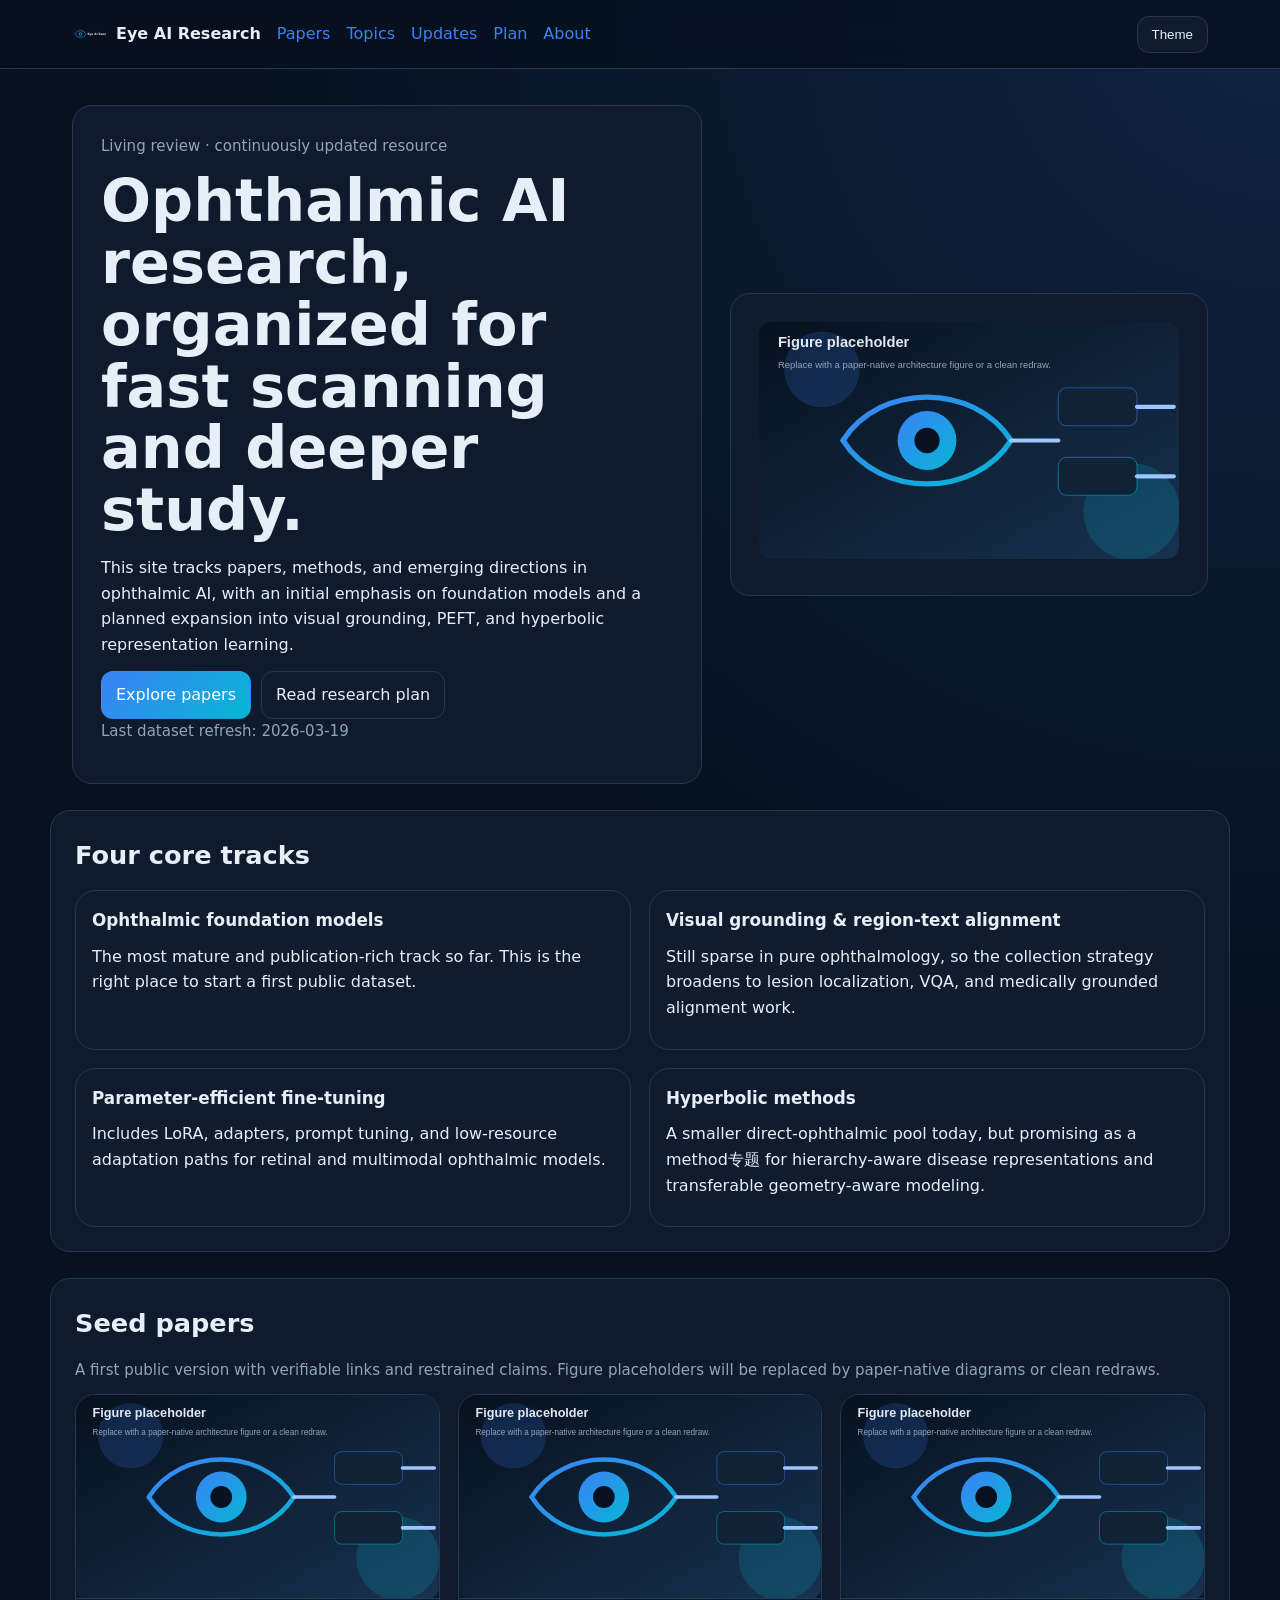
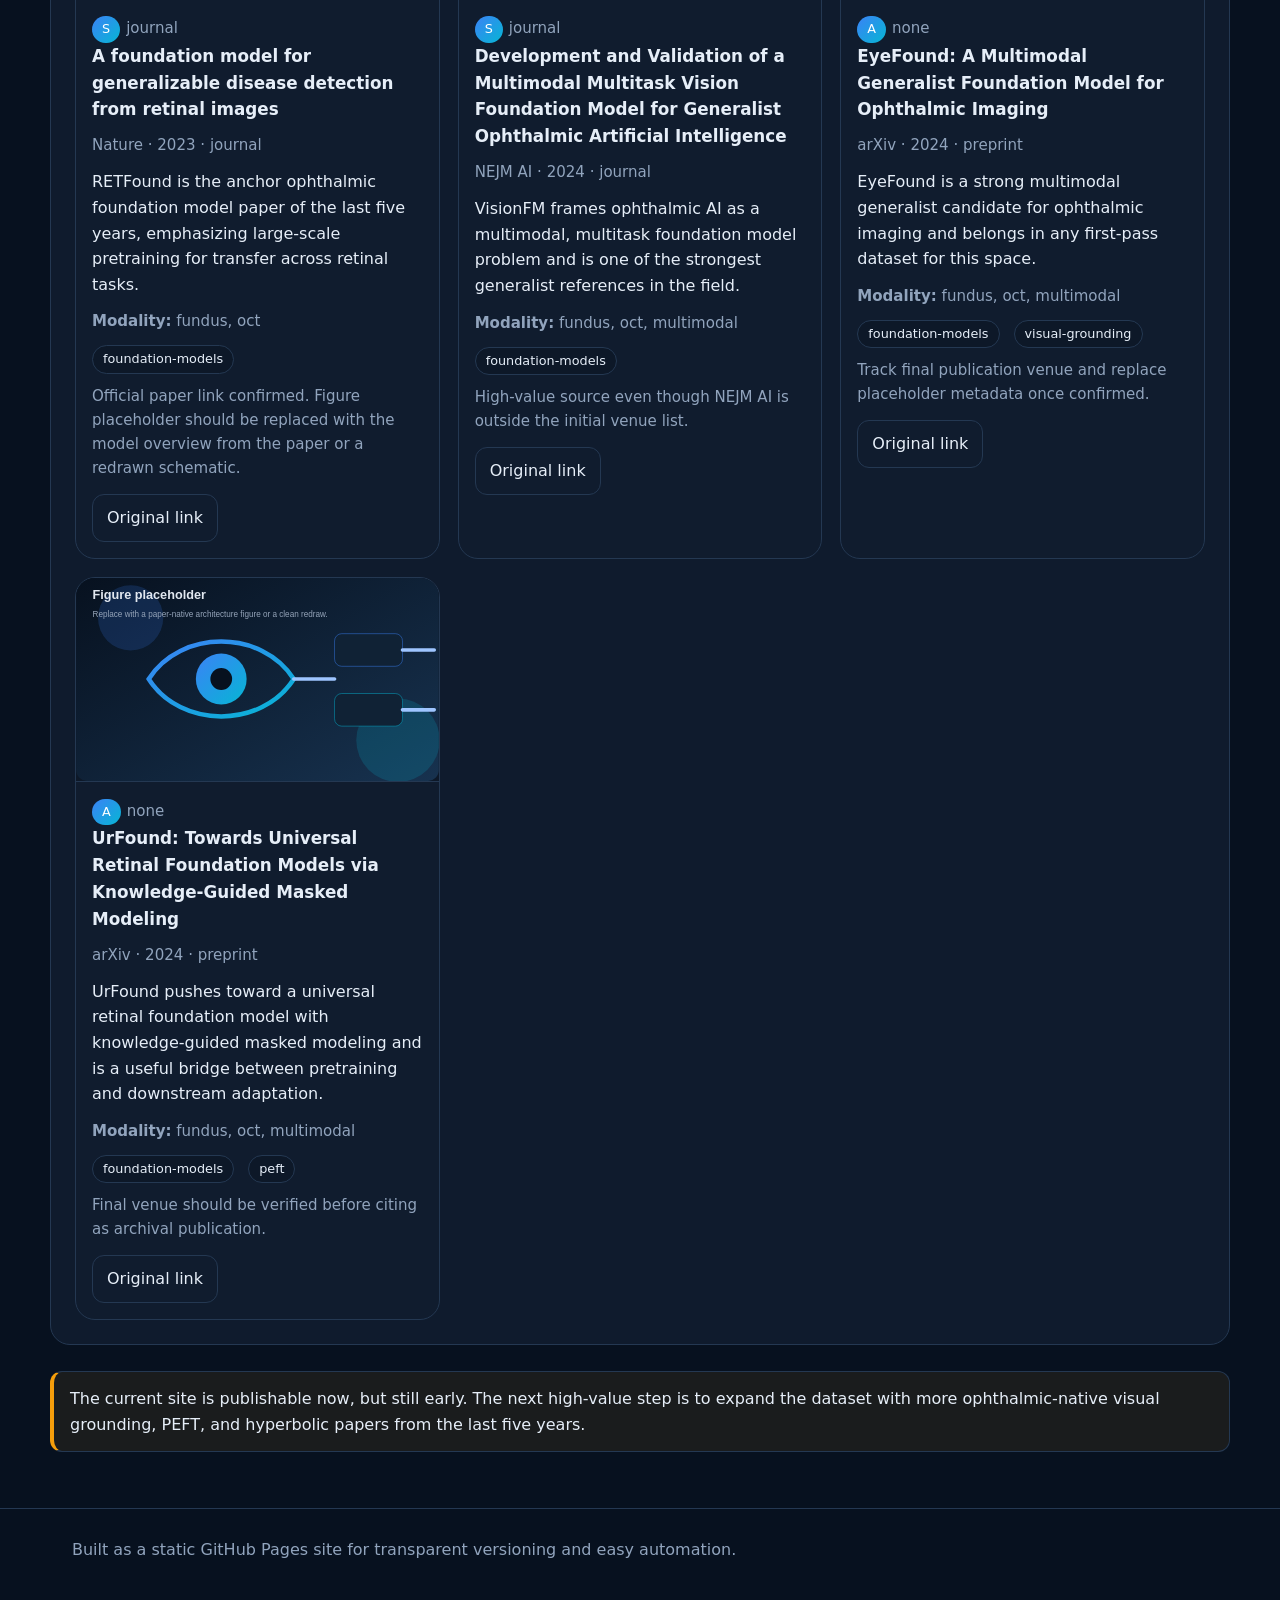
==== index.html @ b607905f "Initial Eye AI Research GitHub Pages site" ====
<!doctype html>
<html lang="en" data-theme="dark">
<head>
  <meta charset="utf-8">
  <meta name="viewport" content="width=device-width, initial-scale=1">
  <title>Eye AI Research</title>
  <meta name="description" content="A living review website for ophthalmic AI research across foundation models, visual grounding, PEFT, and hyperbolic methods.">
  <link rel="icon" href="assets/images/logo.svg" type="image/svg+xml">
  <link rel="stylesheet" href="assets/css/style.css">
</head>
<body>
<header>
  <div class="container">
    <nav>
      <a class="brand" href="index.html"><img src="assets/images/logo.svg" alt="Eye AI Research" width="34">Eye AI Research</a>
      <a href="papers/index.html">Papers</a>
      <a href="topics/foundation-models.html">Topics</a>
      <a href="updates/index.html">Updates</a>
      <a href="pages/research.html">Plan</a>
      <a href="pages/about.html">About</a>
      <span class="spacer"></span>
      <button class="theme-btn" data-theme-toggle type="button">Theme</button>
    </nav>
  </div>
</header>
<main>
  <div class="container hero">
    <section class="hero-card">
      <p class="small">Living review · continuously updated resource</p>
      <h1>Ophthalmic AI research, organized for fast scanning and deeper study.</h1>
      <p>This site tracks papers, methods, and emerging directions in ophthalmic AI, with an initial emphasis on foundation models and a planned expansion into visual grounding, PEFT, and hyperbolic representation learning.</p>
      <div class="actions">
        <a class="btn primary" href="papers/index.html">Explore papers</a>
        <a class="btn" href="pages/research.html">Read research plan</a>
      </div>
      <p class="small">Last dataset refresh: <span data-last-updated>—</span></p>
    </section>
    <section class="hero-card">
      <img src="assets/images/placeholder-model.svg" alt="Ophthalmic AI concept illustration">
    </section>
  </div>

  <div class="container section">
    <h2>Four core tracks</h2>
    <div class="grid grid-2">
      <div class="card"><div class="card-body"><h3>Ophthalmic foundation models</h3><p>The most mature and publication-rich track so far. This is the right place to start a first public dataset.</p></div></div>
      <div class="card"><div class="card-body"><h3>Visual grounding & region-text alignment</h3><p>Still sparse in pure ophthalmology, so the collection strategy broadens to lesion localization, VQA, and medically grounded alignment work.</p></div></div>
      <div class="card"><div class="card-body"><h3>Parameter-efficient fine-tuning</h3><p>Includes LoRA, adapters, prompt tuning, and low-resource adaptation paths for retinal and multimodal ophthalmic models.</p></div></div>
      <div class="card"><div class="card-body"><h3>Hyperbolic methods</h3><p>A smaller direct-ophthalmic pool today, but promising as a method专题 for hierarchy-aware disease representations and transferable geometry-aware modeling.</p></div></div>
    </div>
  </div>

  <div class="container section">
    <h2>Seed papers</h2>
    <p class="small">A first public version with verifiable links and restrained claims. Figure placeholders will be replaced by paper-native diagrams or clean redraws.</p>
    <div id="home-highlights" class="paper-grid js-data-error"></div>
  </div>

  <div class="container section notice">
    The current site is publishable now, but still early. The next high-value step is to expand the dataset with more ophthalmic-native visual grounding, PEFT, and hyperbolic papers from the last five years.
  </div>
</main>
<footer>
  <div class="container">Built as a static GitHub Pages site for transparent versioning and easy automation.</div>
</footer>
<script src="assets/js/site.js" defer></script>
</body>
</html>
---- assets/css/style.css ----
:root {
  --bg: #07111f;
  --bg-soft: #0d1828;
  --card: #101c2e;
  --text: #e6eef8;
  --muted: #91a4bd;
  --border: #243852;
  --blue: #3b82f6;
  --cyan: #06b6d4;
  --gold: #f59e0b;
}
html[data-theme='light'] {
  --bg: #f7fbff;
  --bg-soft: #edf4fb;
  --card: #ffffff;
  --text: #102036;
  --muted: #58718c;
  --border: #d8e3ef;
}
* { box-sizing: border-box; }
body {
  margin: 0;
  font-family: Inter, ui-sans-serif, system-ui, -apple-system, BlinkMacSystemFont, "Segoe UI", sans-serif;
  background: radial-gradient(circle at top right, rgba(59,130,246,.16), transparent 30%), var(--bg);
  color: var(--text);
  line-height: 1.6;
}
a { color: var(--blue); text-decoration: none; }
a:hover { text-decoration: underline; }
img { max-width: 100%; }
.container { max-width: 1180px; margin: 0 auto; padding: 0 22px; }
header {
  position: sticky; top: 0; z-index: 20;
  backdrop-filter: blur(12px);
  background: color-mix(in srgb, var(--bg) 82%, transparent);
  border-bottom: 1px solid var(--border);
}
nav { display: flex; align-items: center; gap: 16px; min-height: 68px; flex-wrap: wrap; }
.brand { display: inline-flex; align-items: center; gap: 10px; font-weight: 700; color: var(--text); }
.spacer { flex: 1; }
.theme-btn, .btn {
  border: 1px solid var(--border);
  background: var(--card);
  color: var(--text);
  border-radius: 12px;
  padding: 10px 14px;
  cursor: pointer;
  display: inline-flex;
  align-items: center;
  gap: 8px;
}
.btn.primary { background: linear-gradient(135deg, var(--blue), var(--cyan)); border-color: transparent; color: white; }
main { padding: 36px 0 56px; }
.hero {
  display: grid;
  grid-template-columns: 1.25fr 0.95fr;
  gap: 28px;
  align-items: center;
}
.hero-card, .section, .card {
  background: color-mix(in srgb, var(--card) 94%, transparent);
  border: 1px solid var(--border);
  border-radius: 20px;
}
.hero-card { padding: 28px; }
.section { padding: 24px; margin-top: 26px; }
.grid { display: grid; gap: 18px; }
.grid-2 { grid-template-columns: repeat(2, minmax(0,1fr)); }
.grid-3 { grid-template-columns: repeat(3, minmax(0,1fr)); }
.paper-grid { display: grid; grid-template-columns: repeat(auto-fit, minmax(280px, 1fr)); gap: 18px; }
.card { overflow: hidden; }
.card-body { padding: 16px; }
.card-media { aspect-ratio: 16 / 9; background: var(--bg-soft); border-bottom: 1px solid var(--border); }
.card-media img { width: 100%; height: 100%; object-fit: cover; display: block; }
h1 { font-size: clamp(2rem, 4.6vw, 3.8rem); line-height: 1.05; margin: 0 0 14px; }
h2 { margin: 0 0 14px; font-size: 1.6rem; }
h3 { margin: 0 0 10px; font-size: 1.05rem; }
p { margin: 0 0 12px; }
.small { font-size: .94rem; color: var(--muted); }
.muted { color: var(--muted); }
.badge, .flag {
  display: inline-flex; align-items: center; justify-content: center;
  padding: 3px 10px; border-radius: 999px; font-size: .8rem; margin-right: 6px;
}
.badge { border: 1px solid var(--border); background: var(--bg-soft); }
.flag { background: linear-gradient(135deg, var(--blue), var(--cyan)); color: white; }
.tags { display: flex; gap: 8px; flex-wrap: wrap; margin: 8px 0 10px; }
.actions { display: flex; gap: 10px; flex-wrap: wrap; margin-top: 14px; }
.meta-list { display: grid; grid-template-columns: repeat(2, minmax(0,1fr)); gap: 12px; }
.filters {
  display: grid;
  grid-template-columns: 1.2fr repeat(4, minmax(0, 1fr));
  gap: 12px;
  margin-bottom: 14px;
}
input, select {
  width: 100%; padding: 10px 12px; border-radius: 12px; border: 1px solid var(--border);
  background: var(--card); color: var(--text);
}
.results-meta { margin-bottom: 12px; color: var(--muted); }
.topic-hero { display: grid; grid-template-columns: 1.1fr .9fr; gap: 20px; align-items: center; }
.notice {
  padding: 14px 16px; border-left: 4px solid var(--gold); background: rgba(245,158,11,.08); border-radius: 12px;
}
footer { border-top: 1px solid var(--border); color: var(--muted); padding: 28px 0 44px; }
code { background: var(--bg-soft); border: 1px solid var(--border); padding: 2px 6px; border-radius: 8px; }
@media (max-width: 920px) {
  .hero, .topic-hero, .grid-2, .grid-3, .filters { grid-template-columns: 1fr; }
}
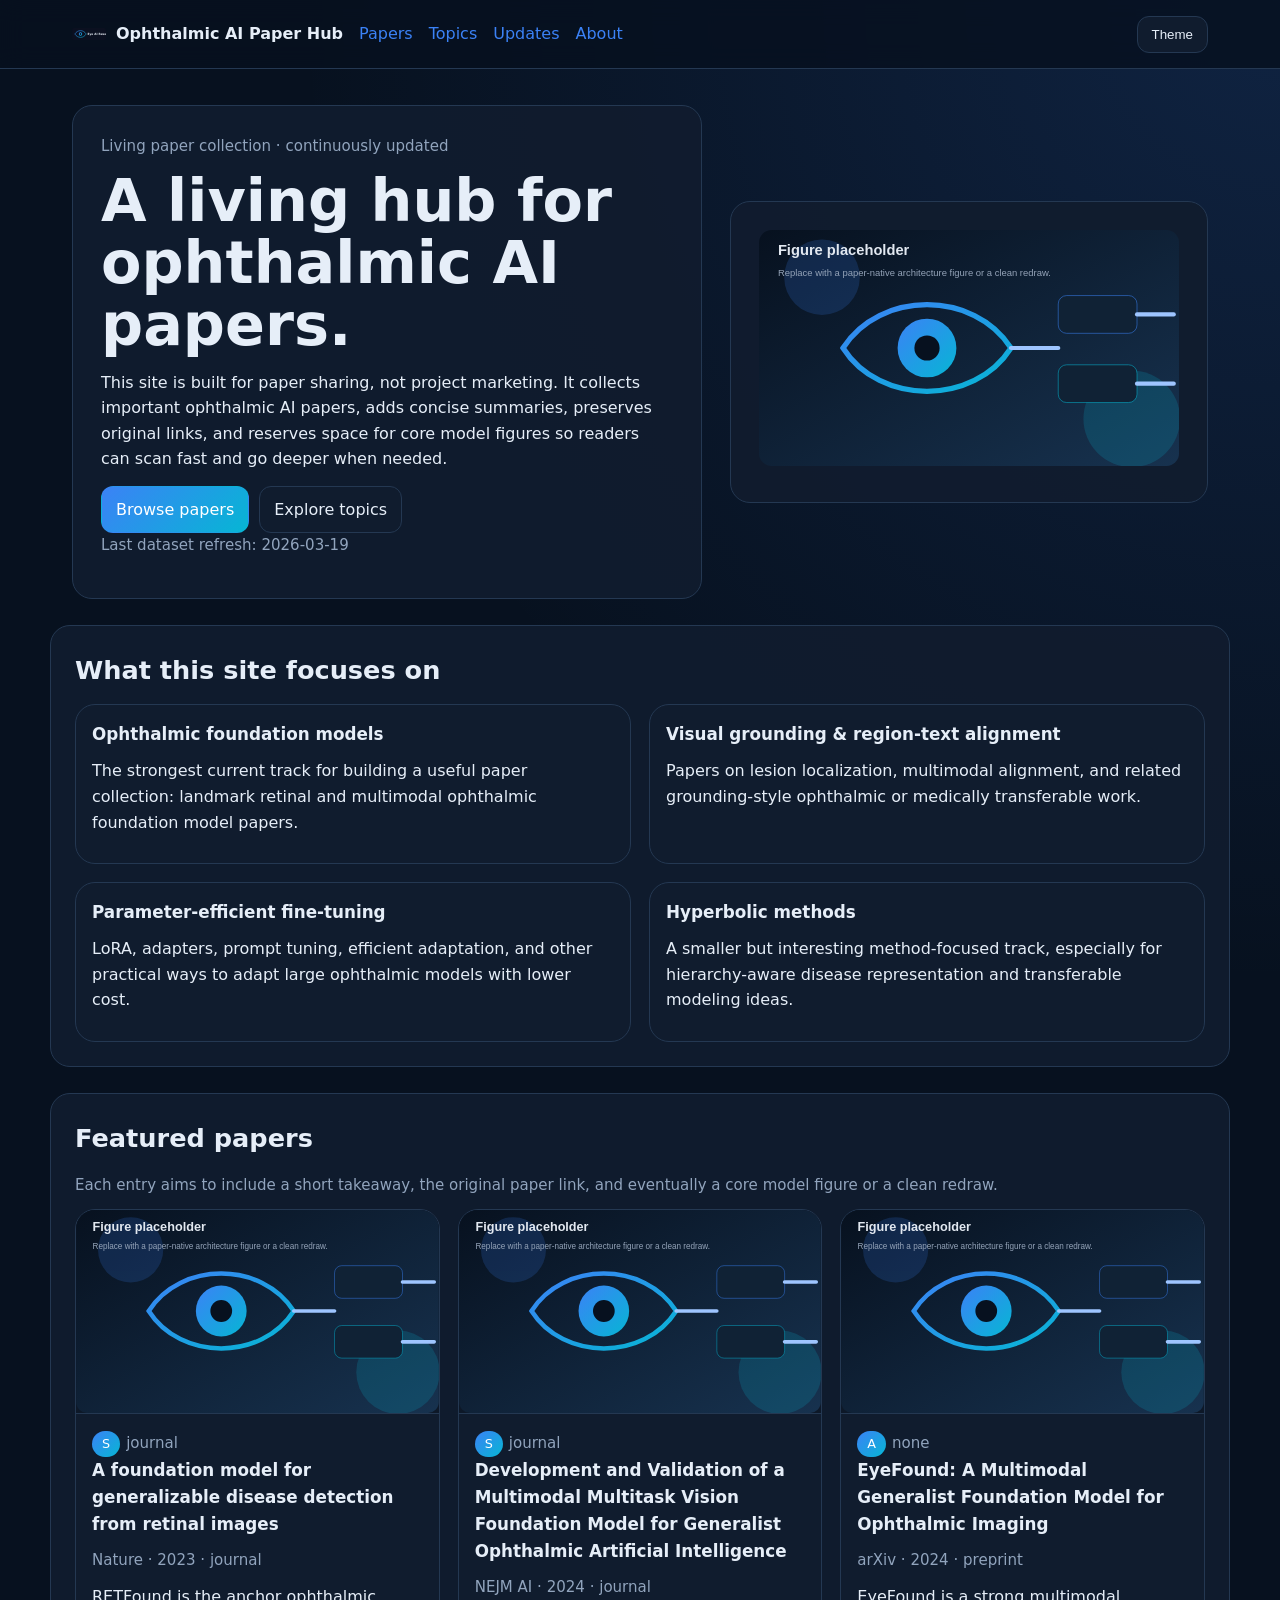
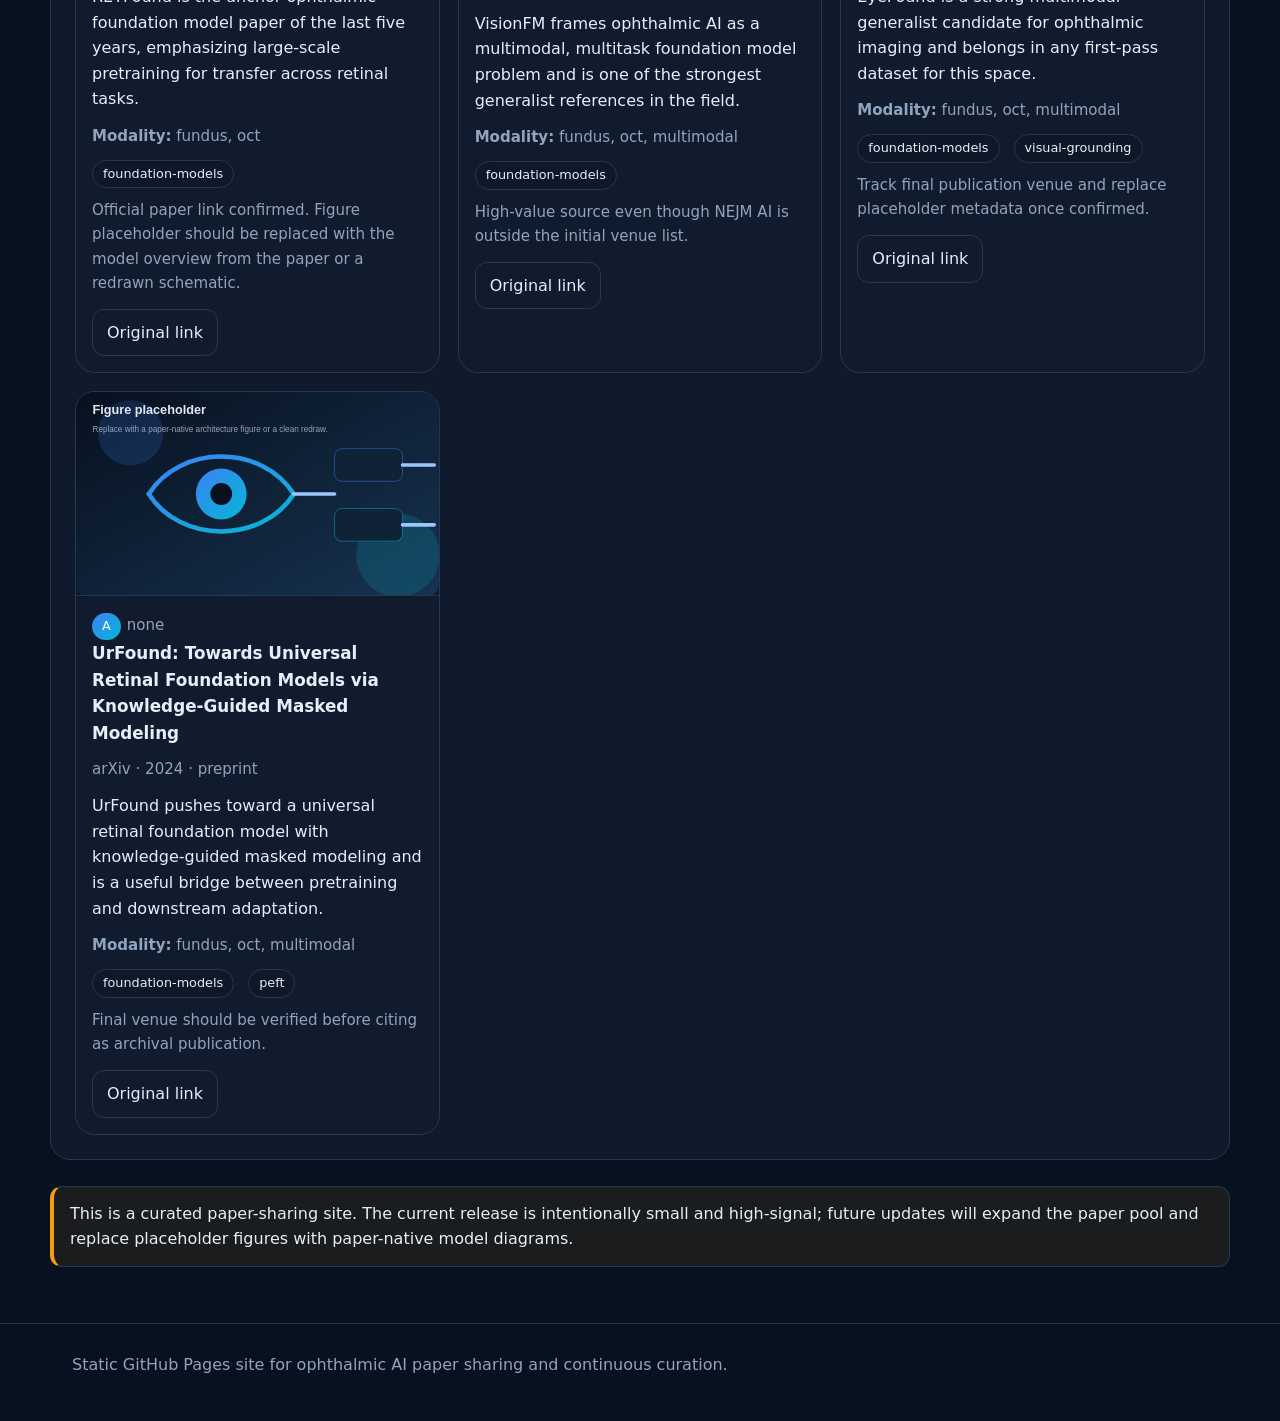
==== commit b5b42667: "Refocus site as paper-sharing hub" ====
--- a/index.html
+++ b/index.html
@@ -3,8 +3,8 @@
 <head>
   <meta charset="utf-8">
   <meta name="viewport" content="width=device-width, initial-scale=1">
-  <title>Eye AI Research</title>
-  <meta name="description" content="A living review website for ophthalmic AI research across foundation models, visual grounding, PEFT, and hyperbolic methods.">
+  <title>Ophthalmic AI Paper Hub</title>
+  <meta name="description" content="A living paper-sharing hub for ophthalmic AI: curated papers, concise summaries, original links, and model figures.">
   <link rel="icon" href="assets/images/logo.svg" type="image/svg+xml">
   <link rel="stylesheet" href="assets/css/style.css">
 </head>
@@ -12,11 +12,10 @@
 <header>
   <div class="container">
     <nav>
-      <a class="brand" href="index.html"><img src="assets/images/logo.svg" alt="Eye AI Research" width="34">Eye AI Research</a>
+      <a class="brand" href="index.html"><img src="assets/images/logo.svg" alt="Ophthalmic AI Paper Hub" width="34">Ophthalmic AI Paper Hub</a>
       <a href="papers/index.html">Papers</a>
       <a href="topics/foundation-models.html">Topics</a>
       <a href="updates/index.html">Updates</a>
-      <a href="pages/research.html">Plan</a>
       <a href="pages/about.html">About</a>
       <span class="spacer"></span>
       <button class="theme-btn" data-theme-toggle type="button">Theme</button>
@@ -26,42 +25,42 @@
 <main>
   <div class="container hero">
     <section class="hero-card">
-      <p class="small">Living review · continuously updated resource</p>
-      <h1>Ophthalmic AI research, organized for fast scanning and deeper study.</h1>
-      <p>This site tracks papers, methods, and emerging directions in ophthalmic AI, with an initial emphasis on foundation models and a planned expansion into visual grounding, PEFT, and hyperbolic representation learning.</p>
+      <p class="small">Living paper collection · continuously updated</p>
+      <h1>A living hub for ophthalmic AI papers.</h1>
+      <p>This site is built for paper sharing, not project marketing. It collects important ophthalmic AI papers, adds concise summaries, preserves original links, and reserves space for core model figures so readers can scan fast and go deeper when needed.</p>
       <div class="actions">
-        <a class="btn primary" href="papers/index.html">Explore papers</a>
-        <a class="btn" href="pages/research.html">Read research plan</a>
+        <a class="btn primary" href="papers/index.html">Browse papers</a>
+        <a class="btn" href="topics/foundation-models.html">Explore topics</a>
       </div>
       <p class="small">Last dataset refresh: <span data-last-updated>—</span></p>
     </section>
     <section class="hero-card">
-      <img src="assets/images/placeholder-model.svg" alt="Ophthalmic AI concept illustration">
+      <img src="assets/images/placeholder-model.svg" alt="Ophthalmic AI paper hub illustration">
     </section>
   </div>
 
   <div class="container section">
-    <h2>Four core tracks</h2>
+    <h2>What this site focuses on</h2>
     <div class="grid grid-2">
-      <div class="card"><div class="card-body"><h3>Ophthalmic foundation models</h3><p>The most mature and publication-rich track so far. This is the right place to start a first public dataset.</p></div></div>
-      <div class="card"><div class="card-body"><h3>Visual grounding & region-text alignment</h3><p>Still sparse in pure ophthalmology, so the collection strategy broadens to lesion localization, VQA, and medically grounded alignment work.</p></div></div>
-      <div class="card"><div class="card-body"><h3>Parameter-efficient fine-tuning</h3><p>Includes LoRA, adapters, prompt tuning, and low-resource adaptation paths for retinal and multimodal ophthalmic models.</p></div></div>
-      <div class="card"><div class="card-body"><h3>Hyperbolic methods</h3><p>A smaller direct-ophthalmic pool today, but promising as a method专题 for hierarchy-aware disease representations and transferable geometry-aware modeling.</p></div></div>
+      <div class="card"><div class="card-body"><h3>Ophthalmic foundation models</h3><p>The strongest current track for building a useful paper collection: landmark retinal and multimodal ophthalmic foundation model papers.</p></div></div>
+      <div class="card"><div class="card-body"><h3>Visual grounding & region-text alignment</h3><p>Papers on lesion localization, multimodal alignment, and related grounding-style ophthalmic or medically transferable work.</p></div></div>
+      <div class="card"><div class="card-body"><h3>Parameter-efficient fine-tuning</h3><p>LoRA, adapters, prompt tuning, efficient adaptation, and other practical ways to adapt large ophthalmic models with lower cost.</p></div></div>
+      <div class="card"><div class="card-body"><h3>Hyperbolic methods</h3><p>A smaller but interesting method-focused track, especially for hierarchy-aware disease representation and transferable modeling ideas.</p></div></div>
     </div>
   </div>
 
   <div class="container section">
-    <h2>Seed papers</h2>
-    <p class="small">A first public version with verifiable links and restrained claims. Figure placeholders will be replaced by paper-native diagrams or clean redraws.</p>
+    <h2>Featured papers</h2>
+    <p class="small">Each entry aims to include a short takeaway, the original paper link, and eventually a core model figure or a clean redraw.</p>
     <div id="home-highlights" class="paper-grid js-data-error"></div>
   </div>
 
   <div class="container section notice">
-    The current site is publishable now, but still early. The next high-value step is to expand the dataset with more ophthalmic-native visual grounding, PEFT, and hyperbolic papers from the last five years.
+    This is a curated paper-sharing site. The current release is intentionally small and high-signal; future updates will expand the paper pool and replace placeholder figures with paper-native model diagrams.
   </div>
 </main>
 <footer>
-  <div class="container">Built as a static GitHub Pages site for transparent versioning and easy automation.</div>
+  <div class="container">Static GitHub Pages site for ophthalmic AI paper sharing and continuous curation.</div>
 </footer>
 <script src="assets/js/site.js" defer></script>
 </body>
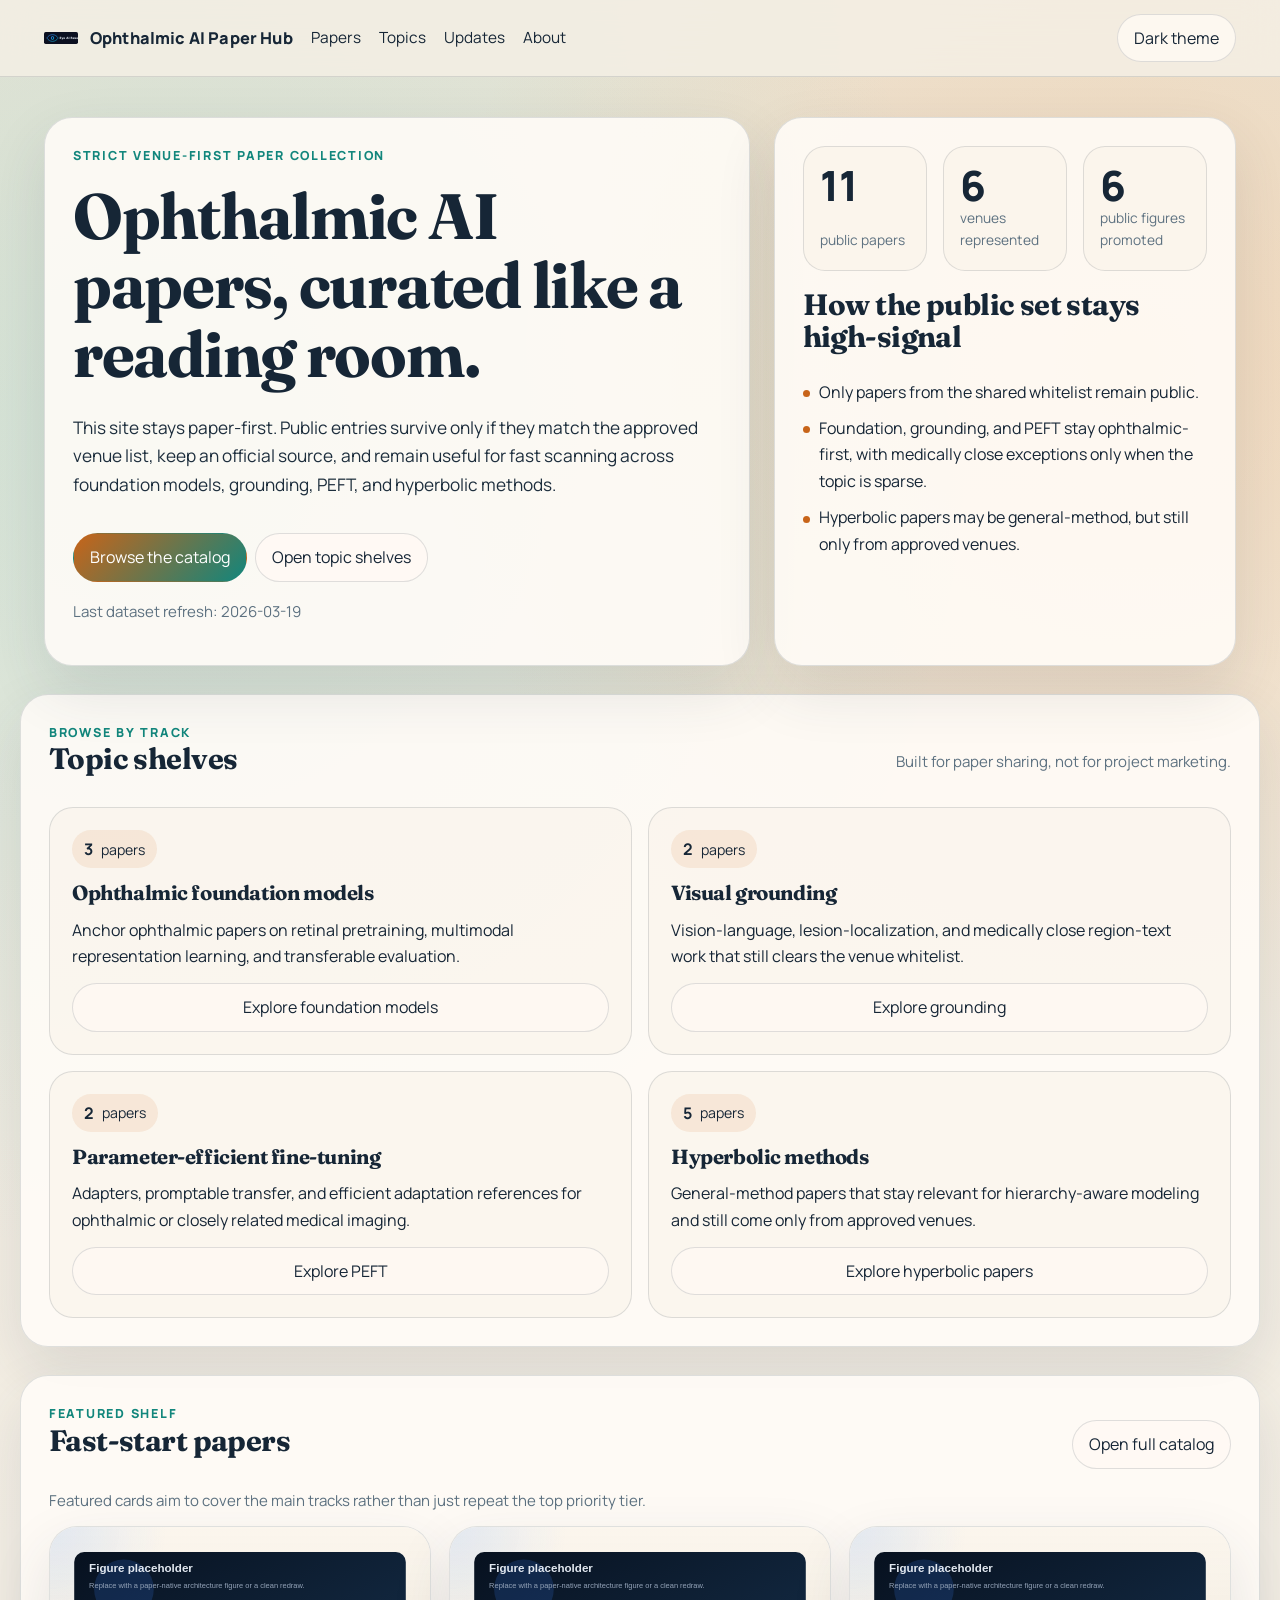
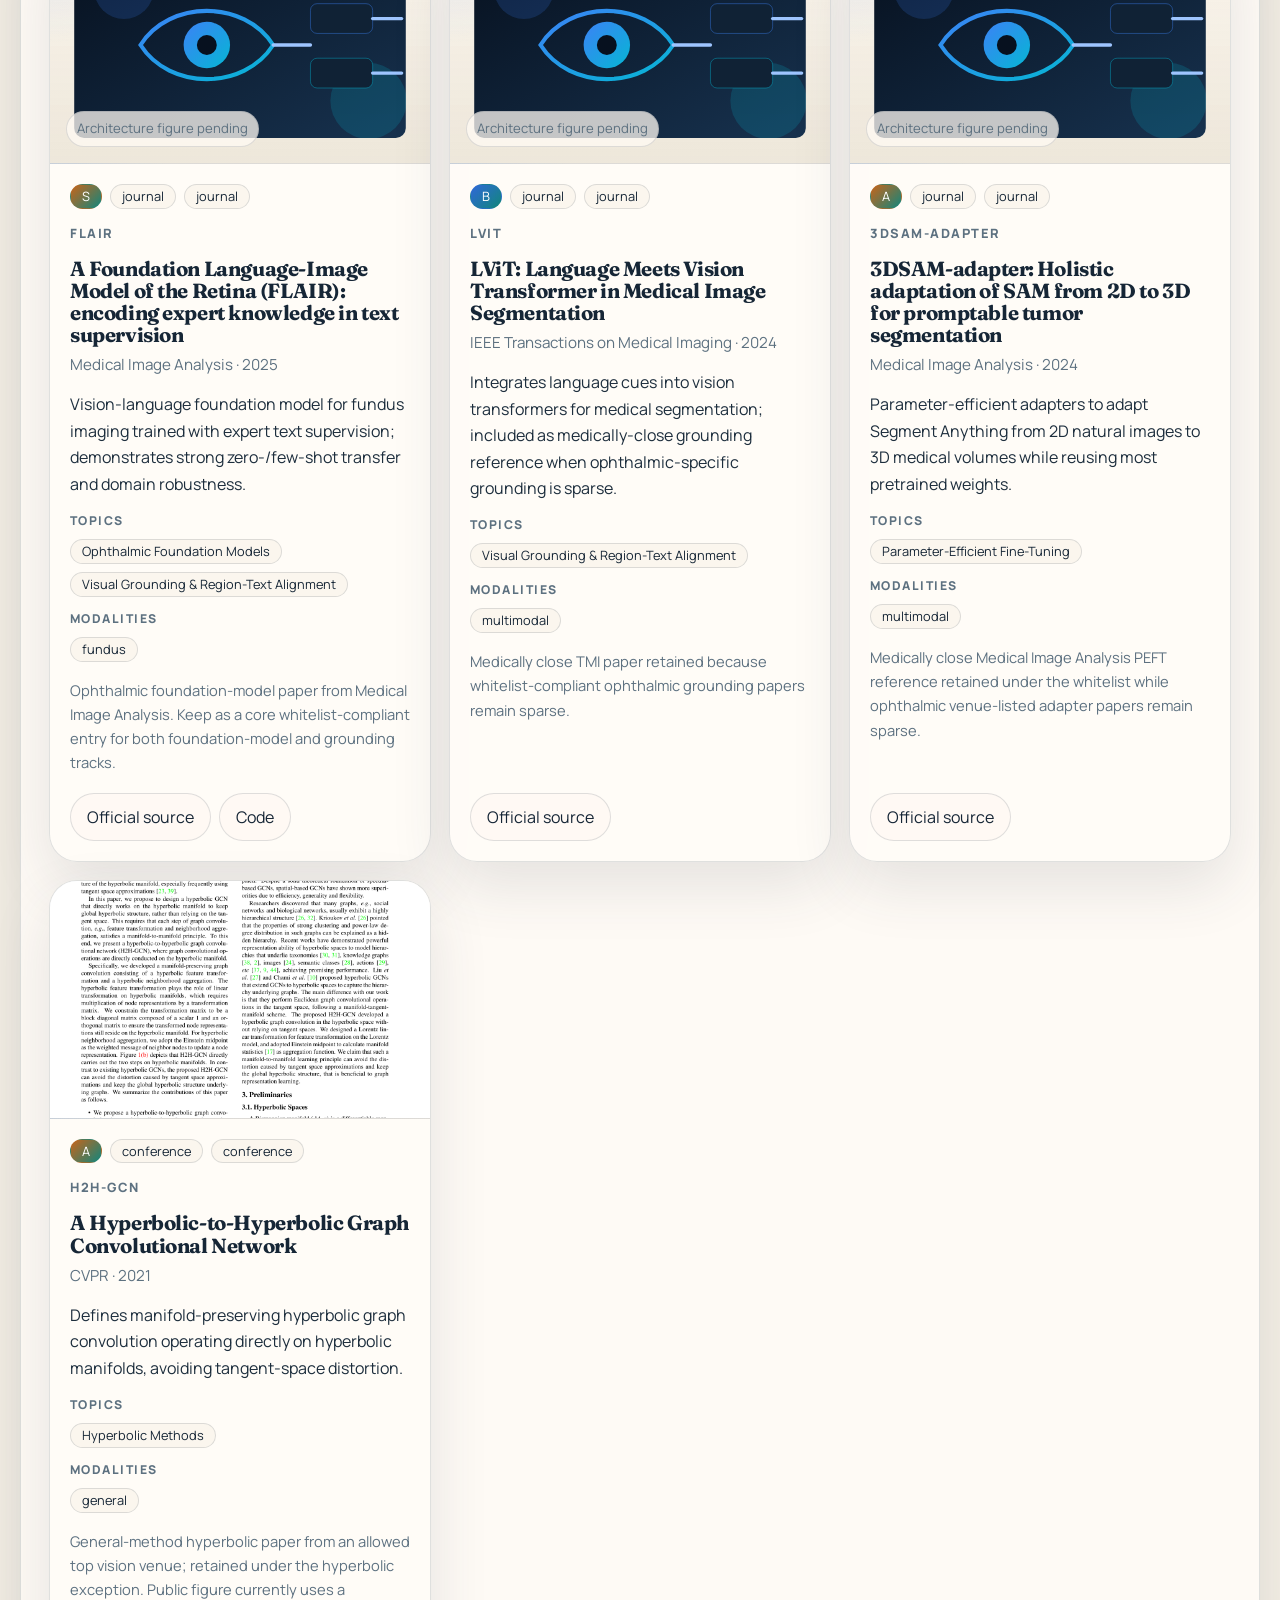
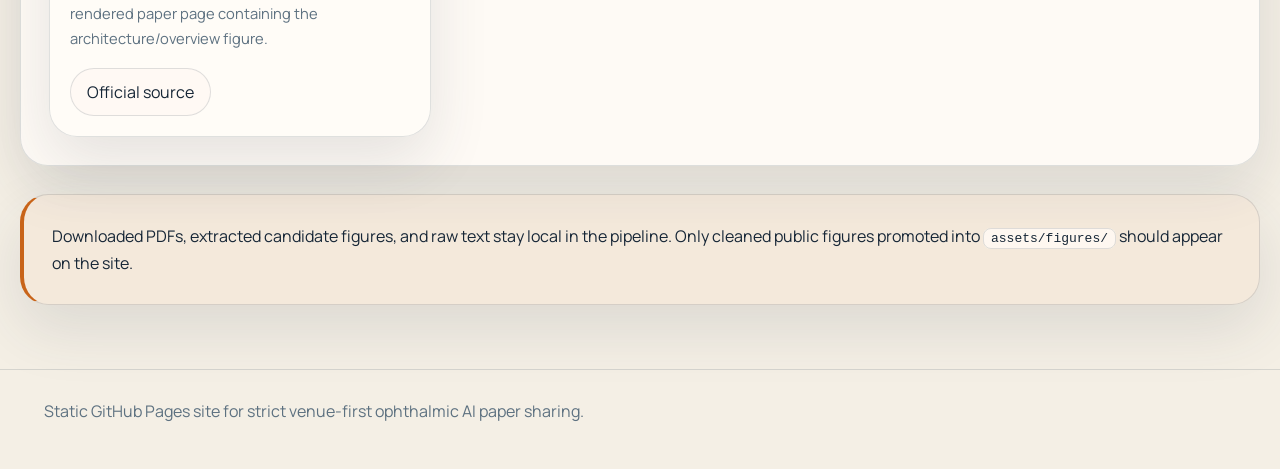
==== commit 9d1cdbfc: "Enforce strict venue library and refresh layout" ====
--- a/index.html
+++ b/index.html
@@ -4,7 +4,7 @@
   <meta charset="utf-8">
   <meta name="viewport" content="width=device-width, initial-scale=1">
   <title>Ophthalmic AI Paper Hub</title>
-  <meta name="description" content="A living paper-sharing hub for ophthalmic AI: curated papers, concise summaries, original links, and model figures.">
+  <meta name="description" content="A strict venue-first paper-sharing hub for ophthalmic AI: official sources, concise summaries, and model-figure slots.">
   <link rel="icon" href="assets/images/logo.svg" type="image/svg+xml">
   <link rel="stylesheet" href="assets/css/style.css">
 </head>
@@ -23,45 +23,111 @@
   </div>
 </header>
 <main>
-  <div class="container hero">
-    <section class="hero-card">
-      <p class="small">Living paper collection · continuously updated</p>
-      <h1>A living hub for ophthalmic AI papers.</h1>
-      <p>This site is built for paper sharing, not project marketing. It collects important ophthalmic AI papers, adds concise summaries, preserves original links, and reserves space for core model figures so readers can scan fast and go deeper when needed.</p>
-      <div class="actions">
-        <a class="btn primary" href="papers/index.html">Browse papers</a>
-        <a class="btn" href="topics/foundation-models.html">Explore topics</a>
-      </div>
-      <p class="small">Last dataset refresh: <span data-last-updated>—</span></p>
-    </section>
-    <section class="hero-card">
-      <img src="assets/images/placeholder-model.svg" alt="Ophthalmic AI paper hub illustration">
+  <div class="container">
+    <section class="hero-shell">
+      <section class="hero-card hero-copy">
+        <div class="stack">
+          <p class="eyebrow">Strict venue-first paper collection</p>
+          <h1>Ophthalmic AI papers, curated like a reading room.</h1>
+          <p class="lead">This site stays paper-first. Public entries survive only if they match the approved venue list, keep an official source, and remain useful for fast scanning across foundation models, grounding, PEFT, and hyperbolic methods.</p>
+        </div>
+        <div class="actions">
+          <a class="btn primary" href="papers/index.html">Browse the catalog</a>
+          <a class="btn" href="topics/foundation-models.html">Open topic shelves</a>
+        </div>
+        <p class="small">Last dataset refresh: <span data-last-updated>—</span></p>
+      </section>
+
+      <aside class="hero-card hero-panel">
+        <div class="metric-grid">
+          <div class="metric">
+            <span data-paper-count>—</span>
+            <small>public papers</small>
+          </div>
+          <div class="metric">
+            <span data-venue-count>—</span>
+            <small>venues represented</small>
+          </div>
+          <div class="metric">
+            <span data-figure-count>—</span>
+            <small>public figures promoted</small>
+          </div>
+        </div>
+        <div class="stack">
+          <h2>How the public set stays high-signal</h2>
+          <div class="policy-points">
+            <p>Only papers from the shared whitelist remain public.</p>
+            <p>Foundation, grounding, and PEFT stay ophthalmic-first, with medically close exceptions only when the topic is sparse.</p>
+            <p>Hyperbolic papers may be general-method, but still only from approved venues.</p>
+          </div>
+        </div>
+      </aside>
     </section>
   </div>
 
   <div class="container section">
-    <h2>What this site focuses on</h2>
-    <div class="grid grid-2">
-      <div class="card"><div class="card-body"><h3>Ophthalmic foundation models</h3><p>The strongest current track for building a useful paper collection: landmark retinal and multimodal ophthalmic foundation model papers.</p></div></div>
-      <div class="card"><div class="card-body"><h3>Visual grounding & region-text alignment</h3><p>Papers on lesion localization, multimodal alignment, and related grounding-style ophthalmic or medically transferable work.</p></div></div>
-      <div class="card"><div class="card-body"><h3>Parameter-efficient fine-tuning</h3><p>LoRA, adapters, prompt tuning, efficient adaptation, and other practical ways to adapt large ophthalmic models with lower cost.</p></div></div>
-      <div class="card"><div class="card-body"><h3>Hyperbolic methods</h3><p>A smaller but interesting method-focused track, especially for hierarchy-aware disease representation and transferable modeling ideas.</p></div></div>
+    <div class="section-head">
+      <div>
+        <p class="eyebrow">Browse by track</p>
+        <h2>Topic shelves</h2>
+      </div>
+      <p class="small">Built for paper sharing, not for project marketing.</p>
+    </div>
+    <div class="grid topic-shelf">
+      <article class="topic-tile">
+        <div class="topic-stat"><strong data-topic-stat="foundation-models">0</strong> papers</div>
+        <div>
+          <h3>Ophthalmic foundation models</h3>
+          <p>Anchor ophthalmic papers on retinal pretraining, multimodal representation learning, and transferable evaluation.</p>
+        </div>
+        <a class="btn" href="topics/foundation-models.html">Explore foundation models</a>
+      </article>
+      <article class="topic-tile">
+        <div class="topic-stat"><strong data-topic-stat="visual-grounding">0</strong> papers</div>
+        <div>
+          <h3>Visual grounding</h3>
+          <p>Vision-language, lesion-localization, and medically close region-text work that still clears the venue whitelist.</p>
+        </div>
+        <a class="btn" href="topics/visual-grounding.html">Explore grounding</a>
+      </article>
+      <article class="topic-tile">
+        <div class="topic-stat"><strong data-topic-stat="peft">0</strong> papers</div>
+        <div>
+          <h3>Parameter-efficient fine-tuning</h3>
+          <p>Adapters, promptable transfer, and efficient adaptation references for ophthalmic or closely related medical imaging.</p>
+        </div>
+        <a class="btn" href="topics/peft.html">Explore PEFT</a>
+      </article>
+      <article class="topic-tile">
+        <div class="topic-stat"><strong data-topic-stat="hyperbolic">0</strong> papers</div>
+        <div>
+          <h3>Hyperbolic methods</h3>
+          <p>General-method papers that stay relevant for hierarchy-aware modeling and still come only from approved venues.</p>
+        </div>
+        <a class="btn" href="topics/hyperbolic.html">Explore hyperbolic papers</a>
+      </article>
     </div>
   </div>
 
   <div class="container section">
-    <h2>Featured papers</h2>
-    <p class="small">Each entry aims to include a short takeaway, the original paper link, and eventually a core model figure or a clean redraw.</p>
-    <div id="home-highlights" class="paper-grid js-data-error"></div>
+    <div class="section-head">
+      <div>
+        <p class="eyebrow">Featured shelf</p>
+        <h2>Fast-start papers</h2>
+      </div>
+      <a class="btn" href="papers/index.html">Open full catalog</a>
+    </div>
+    <p class="small">Featured cards aim to cover the main tracks rather than just repeat the top priority tier.</p>
+    <div id="home-highlights" class="paper-grid paper-grid-featured js-data-error"></div>
   </div>
 
-  <div class="container section notice">
-    This is a curated paper-sharing site. The current release is intentionally small and high-signal; future updates will expand the paper pool and replace placeholder figures with paper-native model diagrams.
+  <div class="container section note-panel">
+    Downloaded PDFs, extracted candidate figures, and raw text stay local in the pipeline. Only cleaned public figures promoted into <code>assets/figures/</code> should appear on the site.
   </div>
 </main>
 <footer>
-  <div class="container">Static GitHub Pages site for ophthalmic AI paper sharing and continuous curation.</div>
+  <div class="container">Static GitHub Pages site for strict venue-first ophthalmic AI paper sharing.</div>
 </footer>
 <script src="assets/js/site.js" defer></script>
 </body>
-</html>+</html>
--- a/assets/css/style.css
+++ b/assets/css/style.css
@@ -1,109 +1,697 @@
+@import url("https://fonts.googleapis.com/css2?family=Fraunces:opsz,wght@9..144,600;700&family=Manrope:wght@400;500;600;700;800&display=swap");
+
 :root {
-  --bg: #07111f;
-  --bg-soft: #0d1828;
-  --card: #101c2e;
-  --text: #e6eef8;
-  --muted: #91a4bd;
-  --border: #243852;
-  --blue: #3b82f6;
-  --cyan: #06b6d4;
-  --gold: #f59e0b;
-}
+  --bg: #07131c;
+  --bg-alt: #0d1f2c;
+  --surface: rgba(14, 29, 40, 0.9);
+  --surface-strong: rgba(17, 36, 50, 0.96);
+  --surface-soft: rgba(21, 43, 58, 0.78);
+  --text: #edf4f8;
+  --muted: #98acba;
+  --border: rgba(166, 190, 206, 0.18);
+  --accent: #ff9d42;
+  --accent-soft: rgba(255, 157, 66, 0.14);
+  --teal: #4bc7bc;
+  --blue: #6ea8ff;
+  --shadow: 0 24px 60px rgba(3, 9, 16, 0.28);
+  --shadow-soft: 0 10px 30px rgba(3, 9, 16, 0.16);
+}
+
 html[data-theme='light'] {
-  --bg: #f7fbff;
-  --bg-soft: #edf4fb;
-  --card: #ffffff;
-  --text: #102036;
-  --muted: #58718c;
-  --border: #d8e3ef;
-}
-* { box-sizing: border-box; }
+  --bg: #f4efe5;
+  --bg-alt: #ebe4d6;
+  --surface: rgba(255, 250, 244, 0.92);
+  --surface-strong: rgba(255, 252, 247, 0.96);
+  --surface-soft: rgba(250, 244, 234, 0.82);
+  --text: #162636;
+  --muted: #5d7180;
+  --border: rgba(30, 51, 70, 0.14);
+  --accent: #c86419;
+  --accent-soft: rgba(200, 100, 25, 0.1);
+  --teal: #12867c;
+  --blue: #2f68d8;
+  --shadow: 0 24px 60px rgba(49, 61, 74, 0.12);
+  --shadow-soft: 0 10px 30px rgba(49, 61, 74, 0.08);
+}
+
+* {
+  box-sizing: border-box;
+}
+
+html {
+  scroll-behavior: smooth;
+}
+
 body {
   margin: 0;
-  font-family: Inter, ui-sans-serif, system-ui, -apple-system, BlinkMacSystemFont, "Segoe UI", sans-serif;
-  background: radial-gradient(circle at top right, rgba(59,130,246,.16), transparent 30%), var(--bg);
+  position: relative;
+  font-family: "Manrope", "Avenir Next", "Segoe UI", sans-serif;
+  background:
+    radial-gradient(circle at 12% 12%, rgba(75, 199, 188, 0.18), transparent 24%),
+    radial-gradient(circle at 88% 10%, rgba(255, 157, 66, 0.2), transparent 20%),
+    linear-gradient(180deg, var(--bg-alt) 0%, var(--bg) 42%, var(--bg) 100%);
   color: var(--text);
-  line-height: 1.6;
-}
-a { color: var(--blue); text-decoration: none; }
-a:hover { text-decoration: underline; }
-img { max-width: 100%; }
-.container { max-width: 1180px; margin: 0 auto; padding: 0 22px; }
+  line-height: 1.65;
+}
+
+body::before {
+  content: "";
+  position: fixed;
+  inset: 0;
+  pointer-events: none;
+  background-image:
+    linear-gradient(rgba(255, 255, 255, 0.025) 1px, transparent 1px),
+    linear-gradient(90deg, rgba(255, 255, 255, 0.025) 1px, transparent 1px);
+  background-size: 42px 42px;
+  mask-image: linear-gradient(180deg, rgba(0, 0, 0, 0.55), transparent 95%);
+  z-index: -1;
+}
+
+a {
+  color: var(--blue);
+  text-decoration: none;
+}
+
+a:hover {
+  text-decoration: underline;
+}
+
+img {
+  max-width: 100%;
+}
+
+button,
+input,
+select,
+textarea {
+  font: inherit;
+}
+
+ul {
+  margin: 0;
+  padding-left: 1.1rem;
+}
+
+li + li {
+  margin-top: 0.35rem;
+}
+
+.container {
+  max-width: 1240px;
+  margin: 0 auto;
+  padding: 0 24px;
+}
+
 header {
-  position: sticky; top: 0; z-index: 20;
-  backdrop-filter: blur(12px);
-  background: color-mix(in srgb, var(--bg) 82%, transparent);
+  position: sticky;
+  top: 0;
+  z-index: 20;
+  backdrop-filter: blur(16px);
+  background: color-mix(in srgb, var(--bg) 86%, transparent);
   border-bottom: 1px solid var(--border);
-}
-nav { display: flex; align-items: center; gap: 16px; min-height: 68px; flex-wrap: wrap; }
-.brand { display: inline-flex; align-items: center; gap: 10px; font-weight: 700; color: var(--text); }
-.spacer { flex: 1; }
-.theme-btn, .btn {
+  box-shadow: 0 1px 0 rgba(255, 255, 255, 0.03);
+}
+
+nav {
+  display: flex;
+  align-items: center;
+  gap: 18px;
+  min-height: 76px;
+  flex-wrap: wrap;
+}
+
+nav a {
+  color: var(--text);
+  font-size: 0.96rem;
+}
+
+.brand {
+  display: inline-flex;
+  align-items: center;
+  gap: 12px;
+  font-size: 1.02rem;
+  font-weight: 800;
+  letter-spacing: 0.01em;
+}
+
+.spacer {
+  flex: 1;
+}
+
+.theme-btn,
+.btn {
   border: 1px solid var(--border);
-  background: var(--card);
+  background: color-mix(in srgb, var(--surface) 92%, transparent);
   color: var(--text);
-  border-radius: 12px;
-  padding: 10px 14px;
+  border-radius: 999px;
+  padding: 10px 16px;
   cursor: pointer;
   display: inline-flex;
   align-items: center;
+  justify-content: center;
   gap: 8px;
-}
-.btn.primary { background: linear-gradient(135deg, var(--blue), var(--cyan)); border-color: transparent; color: white; }
-main { padding: 36px 0 56px; }
-.hero {
-  display: grid;
-  grid-template-columns: 1.25fr 0.95fr;
-  gap: 28px;
+  transition: transform 160ms ease, box-shadow 160ms ease, border-color 160ms ease;
+}
+
+.theme-btn:hover,
+.btn:hover {
+  text-decoration: none;
+  transform: translateY(-1px);
+  border-color: color-mix(in srgb, var(--accent) 45%, var(--border));
+  box-shadow: var(--shadow-soft);
+}
+
+.btn.primary {
+  background: linear-gradient(135deg, var(--accent), var(--teal));
+  border-color: transparent;
+  color: white;
+}
+
+main {
+  padding: 40px 0 64px;
+}
+
+.hero-shell,
+.page-banner,
+.topic-hero {
+  display: grid;
+  grid-template-columns: minmax(0, 1.45fr) minmax(300px, 0.95fr);
+  gap: 24px;
+  align-items: stretch;
+}
+
+.hero-card,
+.section,
+.card {
+  background: color-mix(in srgb, var(--surface-strong) 92%, transparent);
+  border: 1px solid var(--border);
+  border-radius: 28px;
+  box-shadow: var(--shadow);
+}
+
+.hero-card,
+.section {
+  padding: 28px;
+}
+
+.section {
+  margin-top: 28px;
+}
+
+.card {
+  overflow: hidden;
+}
+
+.card-body {
+  padding: 20px;
+}
+
+.hero-copy,
+.hero-panel,
+.page-banner-panel {
+  animation: rise-in 520ms ease both;
+}
+
+.hero-copy {
+  display: flex;
+  flex-direction: column;
+  justify-content: space-between;
+  gap: 18px;
+}
+
+.hero-panel,
+.page-banner-panel {
+  display: flex;
+  flex-direction: column;
+  gap: 18px;
+}
+
+.eyebrow {
+  margin: 0;
+  font-size: 0.78rem;
+  font-weight: 800;
+  letter-spacing: 0.14em;
+  text-transform: uppercase;
+  color: var(--teal);
+}
+
+.lead {
+  font-size: 1.08rem;
+  color: color-mix(in srgb, var(--text) 90%, var(--muted));
+  max-width: 62ch;
+}
+
+.stack {
+  display: grid;
+  gap: 14px;
+}
+
+.metric-grid,
+.meta-list,
+.grid {
+  display: grid;
+  gap: 16px;
+}
+
+.metric-grid {
+  grid-template-columns: repeat(3, minmax(0, 1fr));
+}
+
+.metric {
+  padding: 18px 16px;
+  border-radius: 22px;
+  background: color-mix(in srgb, var(--surface-soft) 84%, transparent);
+  border: 1px solid color-mix(in srgb, var(--border) 95%, transparent);
+  min-height: 106px;
+  display: flex;
+  flex-direction: column;
+  justify-content: space-between;
+}
+
+.metric strong,
+.metric span {
+  font-size: clamp(1.8rem, 4vw, 2.6rem);
+  font-weight: 800;
+  line-height: 1;
+}
+
+.metric small {
+  color: var(--muted);
+  font-size: 0.86rem;
+}
+
+.policy-points {
+  display: grid;
+  gap: 10px;
+}
+
+.policy-points p {
+  margin: 0;
+  padding-left: 16px;
+  position: relative;
+}
+
+.policy-points p::before {
+  content: "";
+  position: absolute;
+  left: 0;
+  top: 0.72em;
+  width: 7px;
+  height: 7px;
+  border-radius: 999px;
+  background: var(--accent);
+}
+
+.section-head {
+  display: flex;
+  align-items: end;
+  justify-content: space-between;
+  gap: 16px;
+  margin-bottom: 20px;
+  flex-wrap: wrap;
+}
+
+.topic-shelf {
+  grid-template-columns: repeat(2, minmax(0, 1fr));
+}
+
+.topic-tile {
+  padding: 22px;
+  border-radius: 24px;
+  background: color-mix(in srgb, var(--surface-soft) 82%, transparent);
+  border: 1px solid var(--border);
+  display: flex;
+  flex-direction: column;
+  gap: 14px;
+}
+
+.topic-tile p:last-child {
+  margin-bottom: 0;
+}
+
+.topic-stat {
+  display: inline-flex;
   align-items: center;
-}
-.hero-card, .section, .card {
-  background: color-mix(in srgb, var(--card) 94%, transparent);
+  gap: 8px;
+  align-self: flex-start;
+  padding: 6px 12px;
+  border-radius: 999px;
+  background: var(--accent-soft);
+  color: var(--text);
+  font-size: 0.88rem;
+}
+
+.topic-stat strong {
+  font-size: 1rem;
+}
+
+.grid-2 {
+  grid-template-columns: repeat(2, minmax(0, 1fr));
+}
+
+.grid-3 {
+  grid-template-columns: repeat(3, minmax(0, 1fr));
+}
+
+.paper-grid {
+  display: grid;
+  grid-template-columns: repeat(auto-fit, minmax(300px, 1fr));
+  gap: 18px;
+}
+
+.paper-grid-featured {
+  grid-template-columns: repeat(auto-fit, minmax(320px, 1fr));
+}
+
+.paper-card {
+  display: grid;
+  grid-template-rows: auto 1fr;
+  min-height: 100%;
+  animation: rise-in 480ms ease both;
+}
+
+.paper-visual,
+.card-media {
+  aspect-ratio: 16 / 10;
+  border-bottom: 1px solid var(--border);
+  background:
+    radial-gradient(circle at top left, rgba(110, 168, 255, 0.18), transparent 26%),
+    linear-gradient(180deg, color-mix(in srgb, var(--surface-soft) 92%, transparent), color-mix(in srgb, var(--bg-alt) 88%, transparent));
+  position: relative;
+  overflow: hidden;
+}
+
+.paper-visual img,
+.card-media img {
+  width: 100%;
+  height: 100%;
+  display: block;
+  object-fit: cover;
+}
+
+.paper-visual.is-placeholder img {
+  object-fit: contain;
+  padding: 24px;
+}
+
+.paper-visual.is-placeholder::after {
+  content: "Architecture figure pending";
+  position: absolute;
+  left: 16px;
+  bottom: 16px;
+  padding: 6px 10px;
+  border-radius: 999px;
+  background: color-mix(in srgb, var(--surface) 82%, transparent);
   border: 1px solid var(--border);
+  color: var(--muted);
+  font-size: 0.82rem;
+}
+
+.paper-card-body {
+  display: flex;
+  flex-direction: column;
+  gap: 14px;
+}
+
+.paper-topline {
+  display: flex;
+  gap: 8px;
+  flex-wrap: wrap;
+  align-items: center;
+}
+
+.paper-short-title {
+  margin: 0;
+  font-size: 0.8rem;
+  font-weight: 800;
+  letter-spacing: 0.12em;
+  text-transform: uppercase;
+  color: var(--muted);
+}
+
+.paper-citation {
+  margin: -6px 0 0;
+  color: var(--muted);
+  font-size: 0.95rem;
+}
+
+.paper-summary {
+  margin: 0;
+  color: color-mix(in srgb, var(--text) 90%, var(--muted));
+  display: -webkit-box;
+  -webkit-line-clamp: 6;
+  -webkit-box-orient: vertical;
+  overflow: hidden;
+}
+
+.paper-meta-grid {
+  display: grid;
+  gap: 12px;
+}
+
+.paper-note {
+  margin: 0;
+  padding-top: 2px;
+  color: var(--muted);
+  font-size: 0.92rem;
+}
+
+.field-label {
+  display: block;
+  margin-bottom: 8px;
+  font-size: 0.76rem;
+  font-weight: 800;
+  letter-spacing: 0.12em;
+  text-transform: uppercase;
+  color: var(--muted);
+}
+
+h1,
+h2,
+h3 {
+  margin: 0 0 12px;
+  font-family: "Fraunces", Georgia, serif;
+  line-height: 1.08;
+  letter-spacing: -0.02em;
+}
+
+h1 {
+  font-size: clamp(2.3rem, 5vw, 4.35rem);
+}
+
+h2 {
+  font-size: clamp(1.6rem, 2.3vw, 2.35rem);
+}
+
+h3 {
+  font-size: 1.28rem;
+}
+
+p {
+  margin: 0 0 12px;
+}
+
+.small {
+  font-size: 0.94rem;
+  color: var(--muted);
+}
+
+.muted {
+  color: var(--muted);
+}
+
+.badge,
+.flag {
+  display: inline-flex;
+  align-items: center;
+  justify-content: center;
+  gap: 6px;
+  padding: 5px 11px;
+  border-radius: 999px;
+  font-size: 0.8rem;
+  line-height: 1;
+}
+
+.badge {
+  border: 1px solid var(--border);
+  background: color-mix(in srgb, var(--surface-soft) 88%, transparent);
+  color: var(--text);
+}
+
+.flag {
+  border: 1px solid transparent;
+  color: white;
+  background: linear-gradient(135deg, var(--accent), var(--teal));
+}
+
+.priority-B,
+.priority-C {
+  background: linear-gradient(135deg, var(--blue), var(--teal));
+}
+
+.tags,
+.actions {
+  display: flex;
+  gap: 8px;
+  flex-wrap: wrap;
+}
+
+.actions {
+  margin-top: auto;
+  padding-top: 4px;
+}
+
+.meta-list {
+  grid-template-columns: repeat(2, minmax(0, 1fr));
+}
+
+.filters {
+  display: grid;
+  grid-template-columns: repeat(12, minmax(0, 1fr));
+  gap: 12px;
+}
+
+.filter-field {
+  grid-column: span 2;
+}
+
+.filter-field.search-field {
+  grid-column: span 4;
+}
+
+.filter-label {
+  display: block;
+  margin-bottom: 8px;
+  font-size: 0.76rem;
+  font-weight: 800;
+  letter-spacing: 0.12em;
+  text-transform: uppercase;
+  color: var(--muted);
+}
+
+input,
+select {
+  width: 100%;
+  min-height: 48px;
+  padding: 11px 14px;
+  border-radius: 16px;
+  border: 1px solid var(--border);
+  background: color-mix(in srgb, var(--surface) 94%, transparent);
+  color: var(--text);
+  outline: none;
+  transition: border-color 150ms ease, box-shadow 150ms ease, transform 150ms ease;
+}
+
+input:focus,
+select:focus {
+  border-color: color-mix(in srgb, var(--accent) 55%, var(--border));
+  box-shadow: 0 0 0 3px color-mix(in srgb, var(--accent) 16%, transparent);
+}
+
+.filter-panel {
+  display: grid;
+  gap: 18px;
+}
+
+.active-filter-tags {
+  min-height: 34px;
+}
+
+.results-meta {
+  color: var(--muted);
+  font-size: 0.95rem;
+}
+
+.topic-hero {
+  gap: 20px;
+}
+
+.page-banner-panel {
+  justify-content: space-between;
+}
+
+.notice,
+.note-panel {
+  border-left: 4px solid var(--accent);
+  background: color-mix(in srgb, var(--accent-soft) 70%, var(--surface-strong));
+}
+
+.empty-state {
+  padding: 20px;
   border-radius: 20px;
-}
-.hero-card { padding: 28px; }
-.section { padding: 24px; margin-top: 26px; }
-.grid { display: grid; gap: 18px; }
-.grid-2 { grid-template-columns: repeat(2, minmax(0,1fr)); }
-.grid-3 { grid-template-columns: repeat(3, minmax(0,1fr)); }
-.paper-grid { display: grid; grid-template-columns: repeat(auto-fit, minmax(280px, 1fr)); gap: 18px; }
-.card { overflow: hidden; }
-.card-body { padding: 16px; }
-.card-media { aspect-ratio: 16 / 9; background: var(--bg-soft); border-bottom: 1px solid var(--border); }
-.card-media img { width: 100%; height: 100%; object-fit: cover; display: block; }
-h1 { font-size: clamp(2rem, 4.6vw, 3.8rem); line-height: 1.05; margin: 0 0 14px; }
-h2 { margin: 0 0 14px; font-size: 1.6rem; }
-h3 { margin: 0 0 10px; font-size: 1.05rem; }
-p { margin: 0 0 12px; }
-.small { font-size: .94rem; color: var(--muted); }
-.muted { color: var(--muted); }
-.badge, .flag {
-  display: inline-flex; align-items: center; justify-content: center;
-  padding: 3px 10px; border-radius: 999px; font-size: .8rem; margin-right: 6px;
-}
-.badge { border: 1px solid var(--border); background: var(--bg-soft); }
-.flag { background: linear-gradient(135deg, var(--blue), var(--cyan)); color: white; }
-.tags { display: flex; gap: 8px; flex-wrap: wrap; margin: 8px 0 10px; }
-.actions { display: flex; gap: 10px; flex-wrap: wrap; margin-top: 14px; }
-.meta-list { display: grid; grid-template-columns: repeat(2, minmax(0,1fr)); gap: 12px; }
-.filters {
-  display: grid;
-  grid-template-columns: 1.2fr repeat(4, minmax(0, 1fr));
-  gap: 12px;
-  margin-bottom: 14px;
-}
-input, select {
-  width: 100%; padding: 10px 12px; border-radius: 12px; border: 1px solid var(--border);
-  background: var(--card); color: var(--text);
-}
-.results-meta { margin-bottom: 12px; color: var(--muted); }
-.topic-hero { display: grid; grid-template-columns: 1.1fr .9fr; gap: 20px; align-items: center; }
-.notice {
-  padding: 14px 16px; border-left: 4px solid var(--gold); background: rgba(245,158,11,.08); border-radius: 12px;
-}
-footer { border-top: 1px solid var(--border); color: var(--muted); padding: 28px 0 44px; }
-code { background: var(--bg-soft); border: 1px solid var(--border); padding: 2px 6px; border-radius: 8px; }
-@media (max-width: 920px) {
-  .hero, .topic-hero, .grid-2, .grid-3, .filters { grid-template-columns: 1fr; }
-}
+  border: 1px dashed var(--border);
+  color: var(--muted);
+  background: color-mix(in srgb, var(--surface-soft) 70%, transparent);
+}
+
+footer {
+  border-top: 1px solid var(--border);
+  color: var(--muted);
+  padding: 28px 0 44px;
+}
+
+code {
+  background: color-mix(in srgb, var(--surface) 88%, transparent);
+  border: 1px solid var(--border);
+  padding: 2px 7px;
+  border-radius: 8px;
+}
+
+@keyframes rise-in {
+  from {
+    opacity: 0;
+    transform: translateY(14px);
+  }
+  to {
+    opacity: 1;
+    transform: translateY(0);
+  }
+}
+
+@media (max-width: 1080px) {
+  .hero-shell,
+  .page-banner,
+  .topic-hero,
+  .grid-2,
+  .grid-3,
+  .meta-list,
+  .metric-grid,
+  .topic-shelf {
+    grid-template-columns: 1fr;
+  }
+
+  .filter-field,
+  .filter-field.search-field {
+    grid-column: span 6;
+  }
+}
+
+@media (max-width: 760px) {
+  .container {
+    padding: 0 18px;
+  }
+
+  nav {
+    gap: 12px;
+    min-height: 72px;
+  }
+
+  .hero-card,
+  .section {
+    padding: 22px;
+    border-radius: 24px;
+  }
+
+  .paper-grid {
+    grid-template-columns: 1fr;
+  }
+
+  .filter-field,
+  .filter-field.search-field {
+    grid-column: span 12;
+  }
+
+  .section-head {
+    align-items: start;
+  }
+}
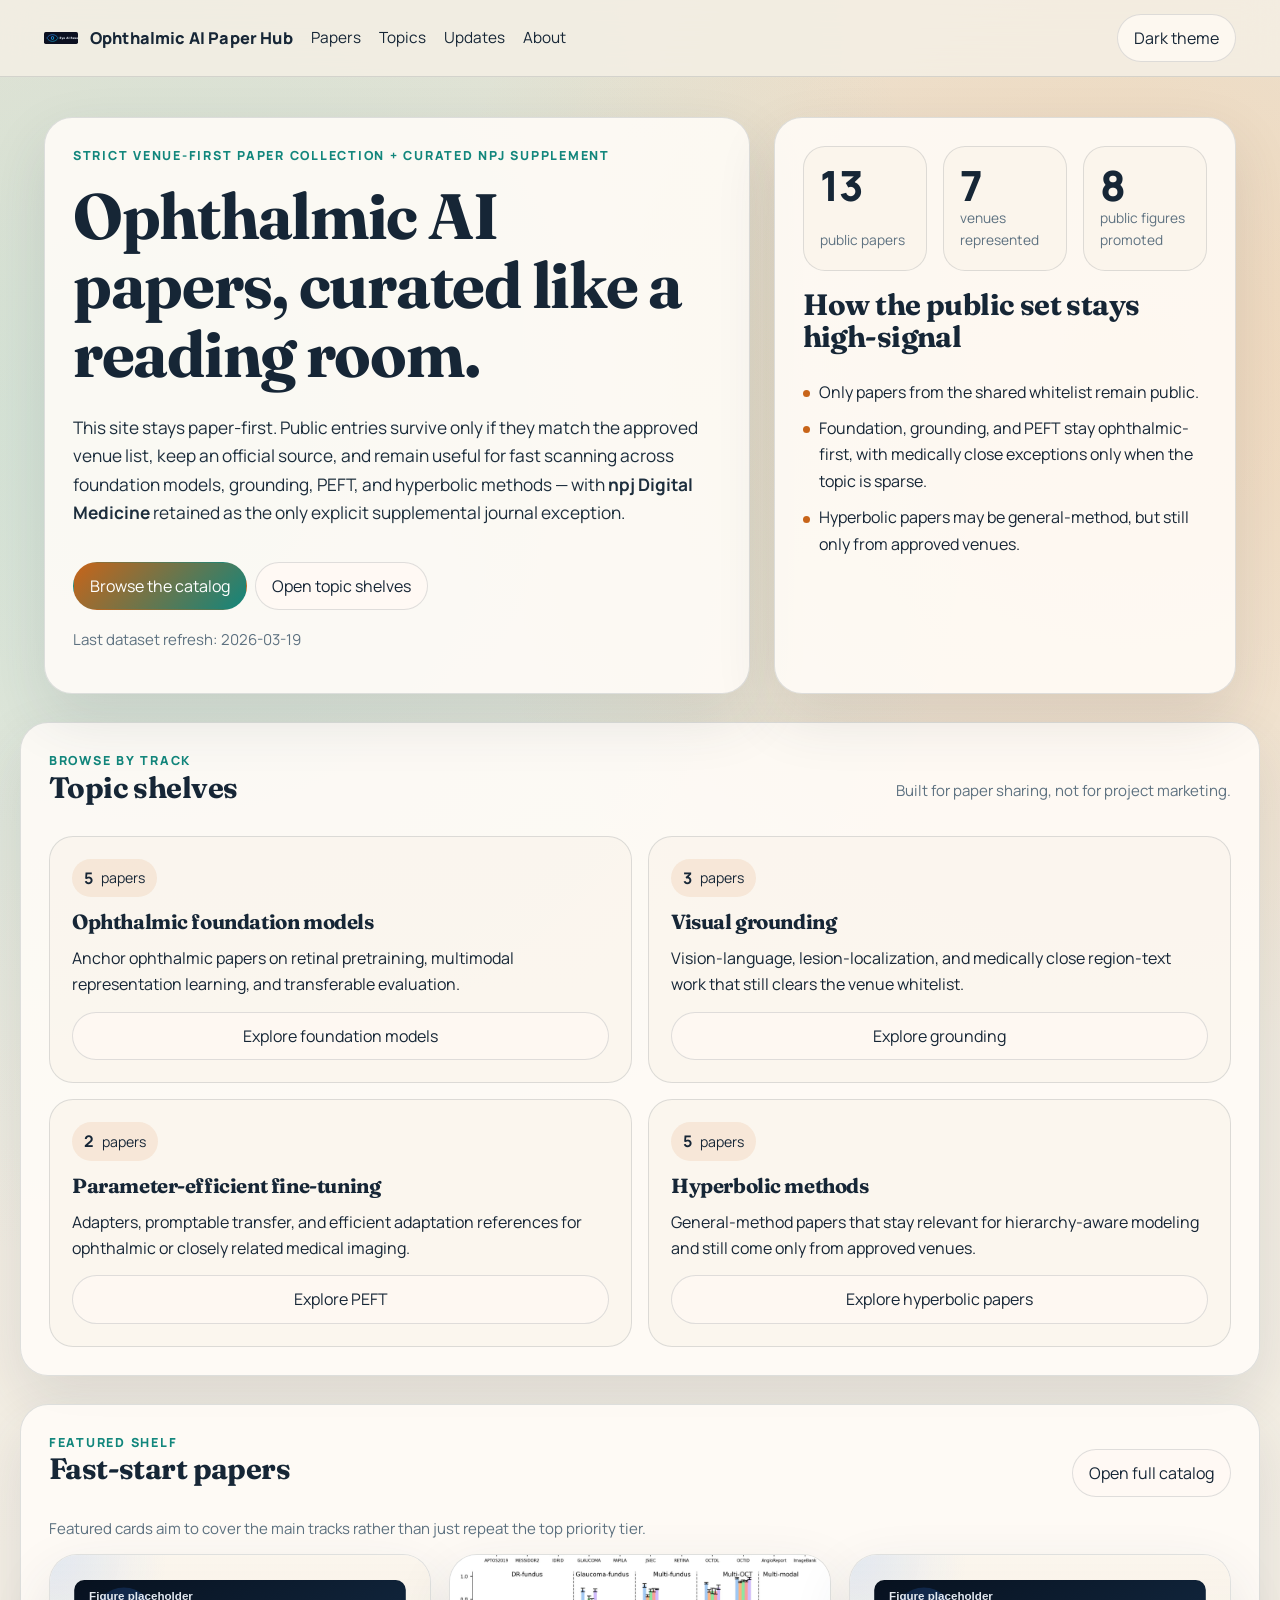
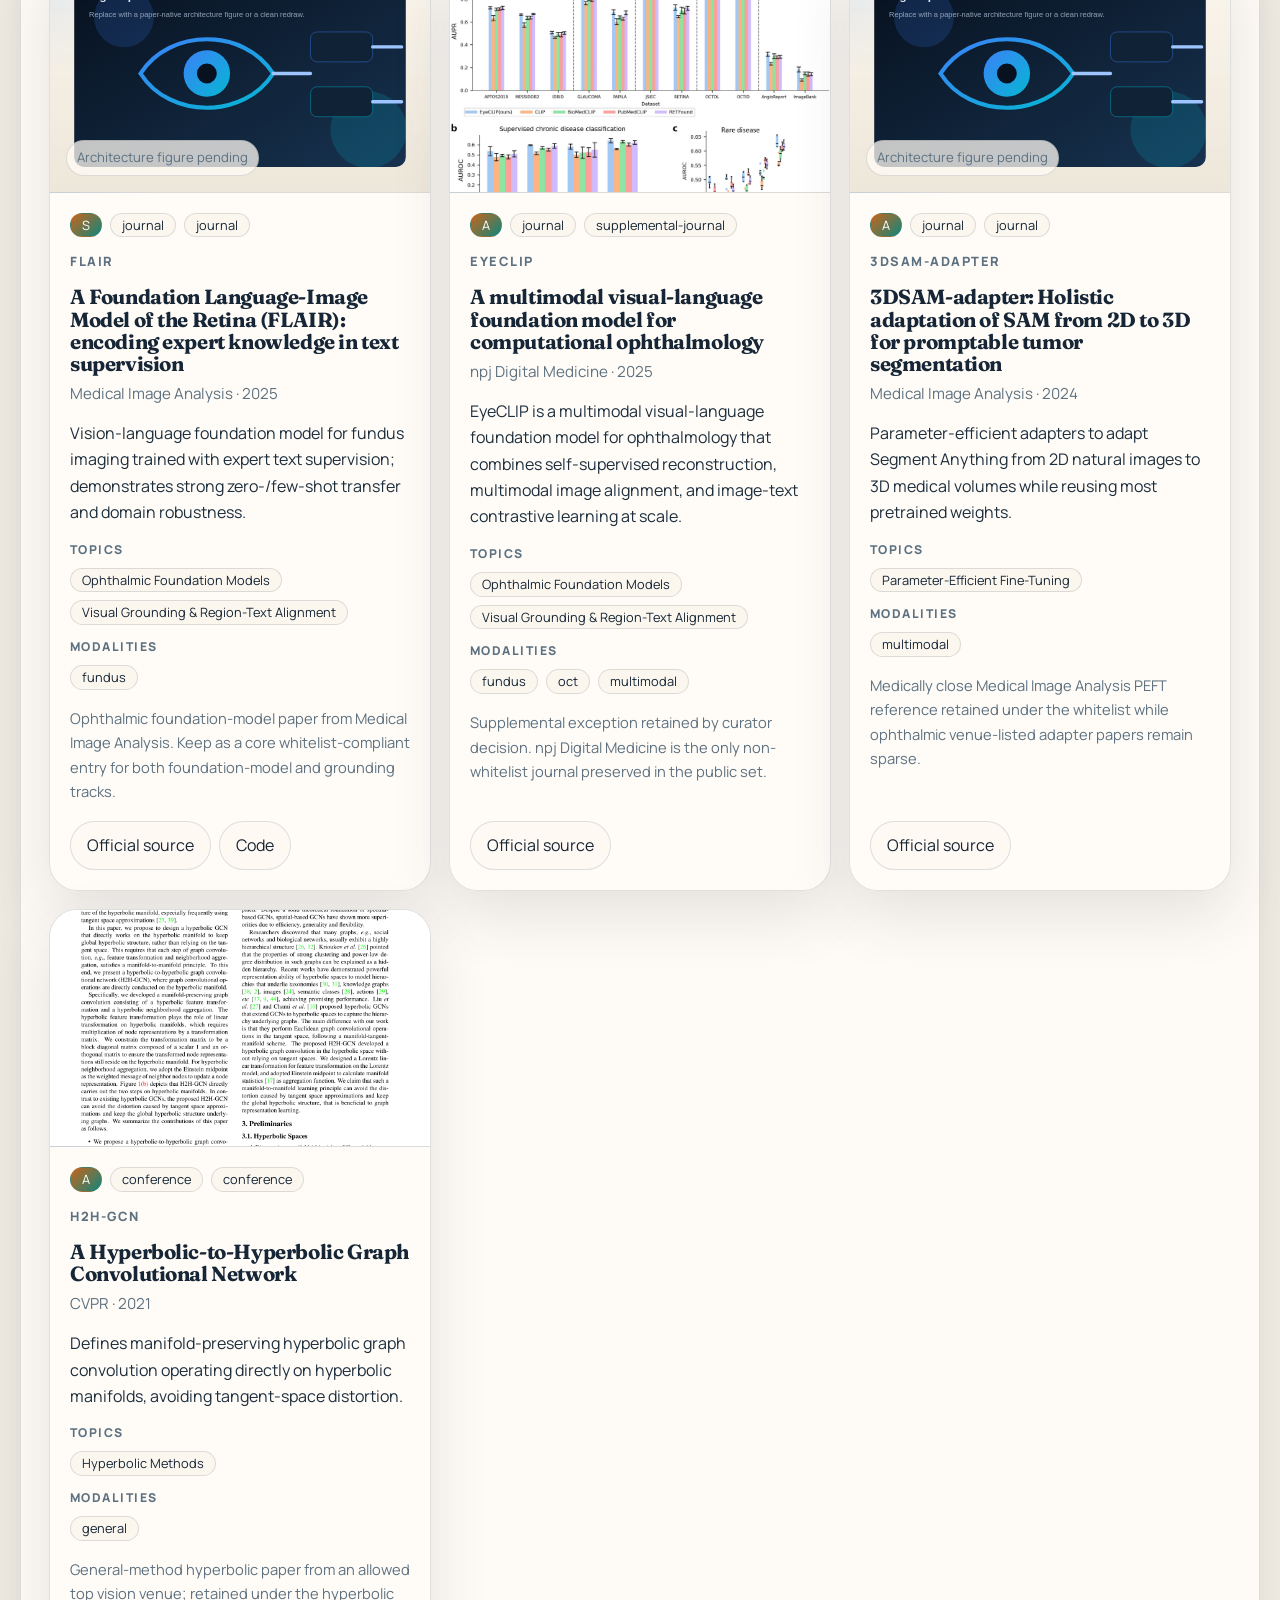
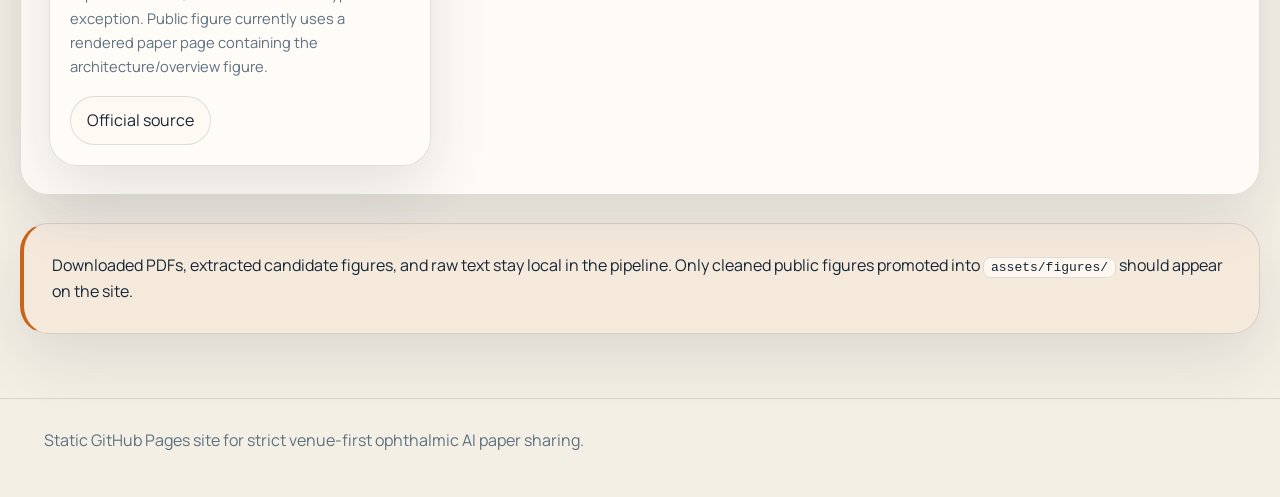
==== commit 123d376e: "Retain npj supplement and finalize public library" ====
--- a/index.html
+++ b/index.html
@@ -27,9 +27,9 @@
     <section class="hero-shell">
       <section class="hero-card hero-copy">
         <div class="stack">
-          <p class="eyebrow">Strict venue-first paper collection</p>
+          <p class="eyebrow">Strict venue-first paper collection + curated npj supplement</p>
           <h1>Ophthalmic AI papers, curated like a reading room.</h1>
-          <p class="lead">This site stays paper-first. Public entries survive only if they match the approved venue list, keep an official source, and remain useful for fast scanning across foundation models, grounding, PEFT, and hyperbolic methods.</p>
+          <p class="lead">This site stays paper-first. Public entries survive only if they match the approved venue list, keep an official source, and remain useful for fast scanning across foundation models, grounding, PEFT, and hyperbolic methods — with <strong>npj Digital Medicine</strong> retained as the only explicit supplemental journal exception.</p>
         </div>
         <div class="actions">
           <a class="btn primary" href="papers/index.html">Browse the catalog</a>
